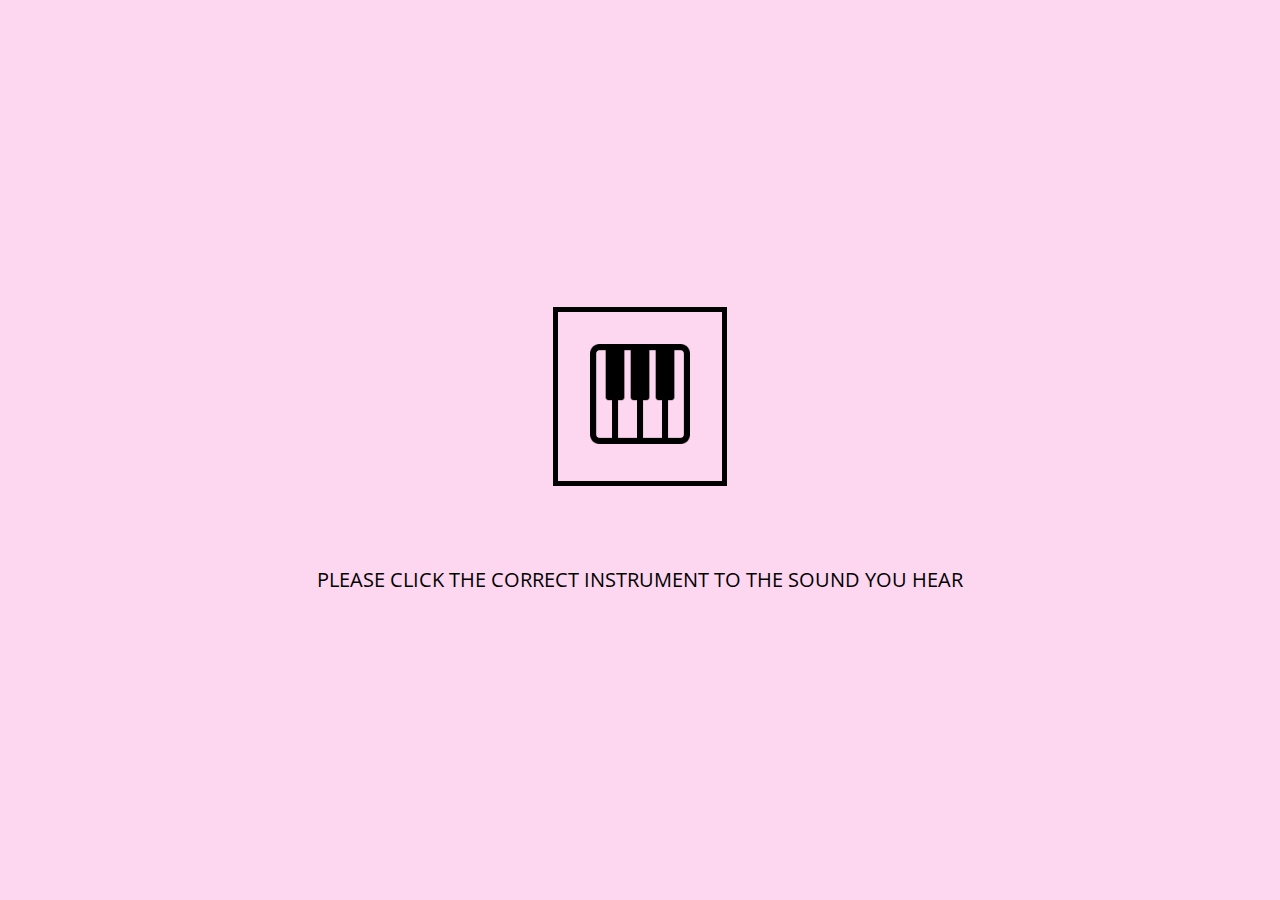
==== pages/game.html @ 46ad985e "first commit" ====
<!DOCTYPE html>
<html lang="en">
<head>
    <meta charset="UTF-8">
    <meta name="viewport" content="width=device-width, initial-scale=1.0">
    <link rel="stylesheet" href="../css/style.css"></link>
    <title>Guess The Instrument</title>
</head>
<body>
    <div class="main">
        <div class="container">
            <div id="game">
                <div class="instruments">
                    <ul class="intrument-list">
                        <li id="piano" data-instrument="piano">
                            <img src="../images/piano.png" alt="piano">
                        </li>
                        <li id="drum" data-instrument="drum" class="hidden">
                            <img src="../images/drum.png" alt="drum">
                        </li>
                        <li id="guitar" data-instrument="guitar" class="hidden">
                            <img src="../images/guitar.png" alt="guitar">
                        </li>
                        <li id="violin" data-instrument="violin" class="hidden">
                            <img src="../images/violin.png" alt="violin">
                        </li>
                        <li id="saxophone" data-instrument="saxophone" class="hidden">
                            <img src="../images/saxophone.png" alt="saxophone">
                        </li>
                        <li id="banjo" data-instrument="banjo" class="hidden">
                            <img src="../images/banjo.png" alt="banjo">
                        </li>
                        <li id="trumpet" data-instrument="trumpet" class="hidden">
                            <img src="../images/trumpet.png" alt="trumpet">
                        </li>
                        <li id="oboe" data-instrument="oboe" class="hidden">
                            <img src="../images/oboe.png" alt="oboe">
                        </li>
                        <li id="xylophone" data-instrument="xylophone" class="hidden">
                            <img src="../images/xylophone.png" alt="xylophone">
                        </li>
                    </ul>
                </div>
                <div class="game-instructions">
                    <span class="text-uppercase instructions">Please click the correct instrument to the sound you hear</span>
                    <span id="success" class="text-uppercase hidden"></span>
                    <span id="wrong" class="text-uppercase hidden">PLEASE CHOOSE AGAIN</span>
                </div>
            </div>
        </div>
    </div>
    <script src="../js/selectInstrument.js"></script>
</body>
</html>
---- css/style.css ----
@import url('https://fonts.googleapis.com/css2?family=Open+Sans:ital,wght@0,300..800;1,300..800&display=swap');

*, *::before, *::after {
    margin: 0;
    padding: 0;
    -webkit-box-sizing: border-box; 
    -moz-box-sizing: border-box;    
    box-sizing: border-box;
    font-family: 'Open Sans', sans-serif;
}

body {
    margin: 0;
    padding: 0;
    width: 100vw;
    height: 100vh;
}

.main {
    width: 100%;
    height: 100%;
    display: flex;
    align-items: center;
    justify-content: center;
    background-color: #fdd6ef;
}

.container {
    padding: 2.5rem;
    display: flex;
    flex-direction: column;
    align-items: center;
    justify-content: center;
}

.title-wrapper {
    padding: 2rem;
    display: flex;
    align-items: center;
    justify-content: center;

}

.text-uppercase {
    text-transform: uppercase;
}

#game-title {
    font-size: 52px;
    color: #000000;
}

.action-wrapper {
    padding: 1rem;
    display: flex;
    align-items: center;
    justify-content: center; 
}

#play-game-btn {
    background-color: rgb(203, 251, 69);
    color: #000000;
    border-radius: 10%;
    padding: 2rem;
}

#play-game-btn span {
    font-size: 30px;
    text-decoration: none;
}

/*Game Page*/

#game {
    display: flex;
    align-items: center;
    justify-content: center; 
    flex-direction: column;
    gap: 5rem;
    max-width: 800px;
}

.instruments {
    display: flex;
    align-items: center;
    justify-content: center; 
    flex-wrap: wrap;
    width: 100%;
    height: 100%;
}

.instruments ul {
    list-style: none;
    padding: 0;
    margin: 0;
    width: 100%;
    height: 100%;
    display: flex;
    align-items: center;
    justify-content: center; 
    flex-wrap: wrap;
    gap: 2rem;
}

.instruments ul li {
    border: 5px solid black;
    padding: 2rem;
    cursor: pointer;
}

.instruments ul li:hover {
    border: 5px solid rgb(114, 111, 247);
}

.instruments ul li img {
    width: 100px;
    height: 100px;
}

.hidden {
    display: none;
}

.game-instructions {
    display: flex;
    align-items: center;
    justify-content: center; 
    flex-direction: column;
}

.game-instructions span {
    font-size: 20px;
}

#next-btn {
    background-color: rgb(203, 251, 69);
    color: #000000;
    border-radius: 20%;
    padding: 2rem;
}
    
#next-btn span {
    font-size: 30px;
    text-decoration: none;
}
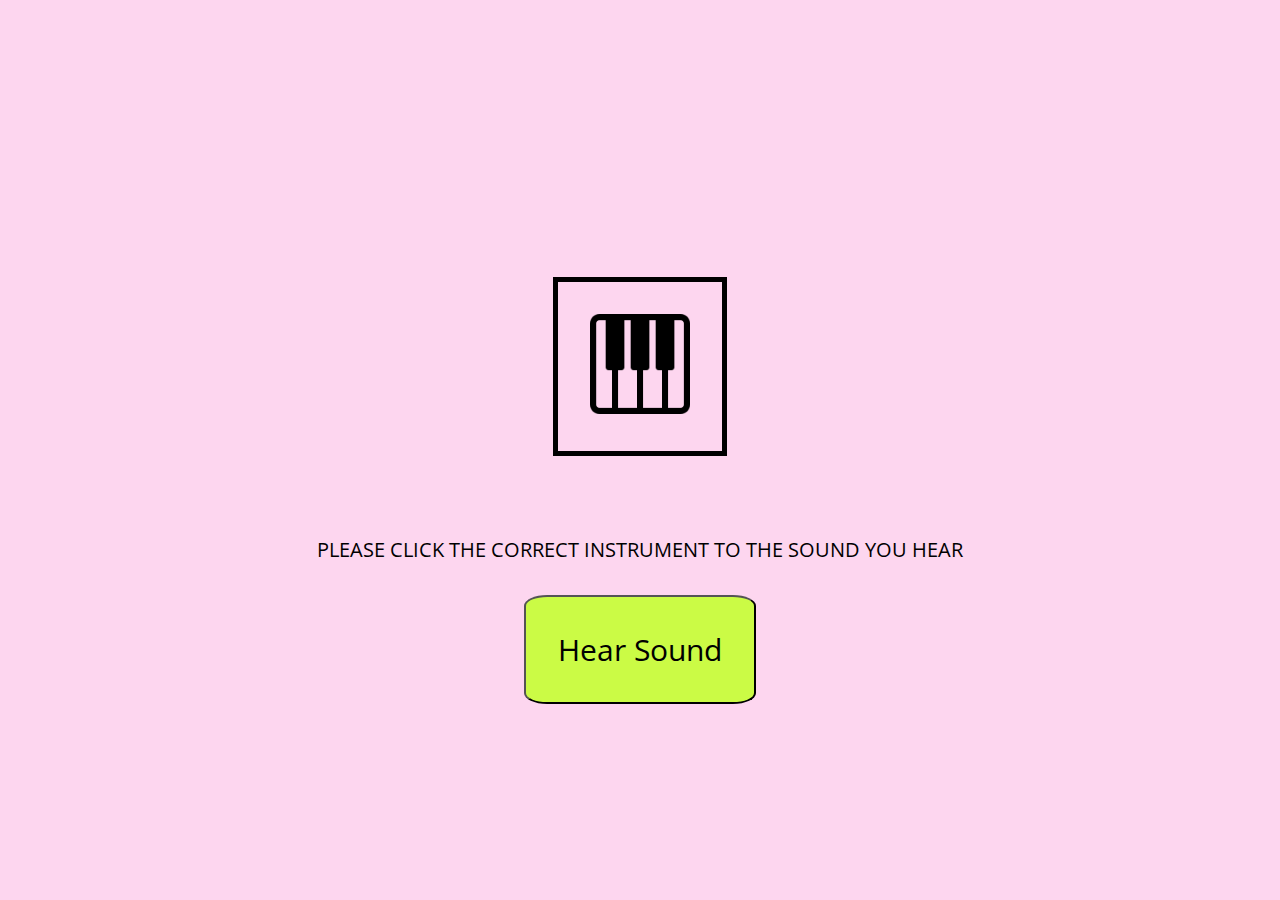
==== commit 93b3420c: "improved game" ====
--- a/pages/game.html
+++ b/pages/game.html
@@ -10,41 +10,46 @@
     <div class="main">
         <div class="container">
             <div id="game">
+                <div class="message-wrapper">
+                    <span id="success" class="message text-uppercase hidden"></span>
+                    <span id="wrong" class="message text-uppercase hidden">PLEASE CHOOSE AGAIN</span>
+                </div>
                 <div class="instruments">
                     <ul class="intrument-list">
                         <li id="piano" data-instrument="piano">
-                            <img src="../images/piano.png" alt="piano">
+                            <img src="../assets/images/piano.png" alt="piano">
                         </li>
                         <li id="drum" data-instrument="drum" class="hidden">
-                            <img src="../images/drum.png" alt="drum">
+                            <img src="../assets/images/drum.png" alt="drum">
                         </li>
                         <li id="guitar" data-instrument="guitar" class="hidden">
-                            <img src="../images/guitar.png" alt="guitar">
+                            <img src="../assets/images/guitar.png" alt="guitar">
                         </li>
                         <li id="violin" data-instrument="violin" class="hidden">
-                            <img src="../images/violin.png" alt="violin">
+                            <img src="../assets/images/violin.png" alt="violin">
                         </li>
                         <li id="saxophone" data-instrument="saxophone" class="hidden">
-                            <img src="../images/saxophone.png" alt="saxophone">
+                            <img src="../assets/images/saxophone.png" alt="saxophone">
                         </li>
                         <li id="banjo" data-instrument="banjo" class="hidden">
-                            <img src="../images/banjo.png" alt="banjo">
+                            <img src="../assets/images/banjo.png" alt="banjo">
                         </li>
                         <li id="trumpet" data-instrument="trumpet" class="hidden">
-                            <img src="../images/trumpet.png" alt="trumpet">
+                            <img src="../assets/images/trumpet.png" alt="trumpet">
                         </li>
                         <li id="oboe" data-instrument="oboe" class="hidden">
-                            <img src="../images/oboe.png" alt="oboe">
+                            <img src="../assets/images/oboe.png" alt="oboe">
                         </li>
                         <li id="xylophone" data-instrument="xylophone" class="hidden">
-                            <img src="../images/xylophone.png" alt="xylophone">
+                            <img src="../assets/images/xylophone.png" alt="xylophone">
                         </li>
                     </ul>
                 </div>
                 <div class="game-instructions">
-                    <span class="text-uppercase instructions">Please click the correct instrument to the sound you hear</span>
-                    <span id="success" class="text-uppercase hidden"></span>
-                    <span id="wrong" class="text-uppercase hidden">PLEASE CHOOSE AGAIN</span>
+                    <span class="text-uppercase instructions">Please click the correct instrument to the sound you hear</span> 
+                    <button id="hear-sound" class="main-btn">
+                        <span>Hear Sound</span>
+                    </button>                
                 </div>
             </div>
         </div>
--- a/css/style.css
+++ b/css/style.css
@@ -57,14 +57,14 @@
     justify-content: center; 
 }
 
-#play-game-btn {
+.main-btn {
     background-color: rgb(203, 251, 69);
     color: #000000;
     border-radius: 10%;
     padding: 2rem;
 }
 
-#play-game-btn span {
+.main-btn span {
     font-size: 30px;
     text-decoration: none;
 }
@@ -78,6 +78,23 @@
     flex-direction: column;
     gap: 5rem;
     max-width: 800px;
+}
+
+.message-wrapper {
+    display: flex;
+    align-items: center;
+    justify-content: center;
+    flex-direction: column; 
+    text-align: center;
+}
+
+.message {
+    font-size: 50px;
+    font-weight: 200;
+}
+
+#wrong {
+    color: red;
 }
 
 .instruments {
@@ -126,20 +143,9 @@
     align-items: center;
     justify-content: center; 
     flex-direction: column;
+    gap: 2rem;
 }
 
-.game-instructions span {
+.instructions {
     font-size: 20px;
 }
-
-#next-btn {
-    background-color: rgb(203, 251, 69);
-    color: #000000;
-    border-radius: 20%;
-    padding: 2rem;
-}
-    
-#next-btn span {
-    font-size: 30px;
-    text-decoration: none;
-}